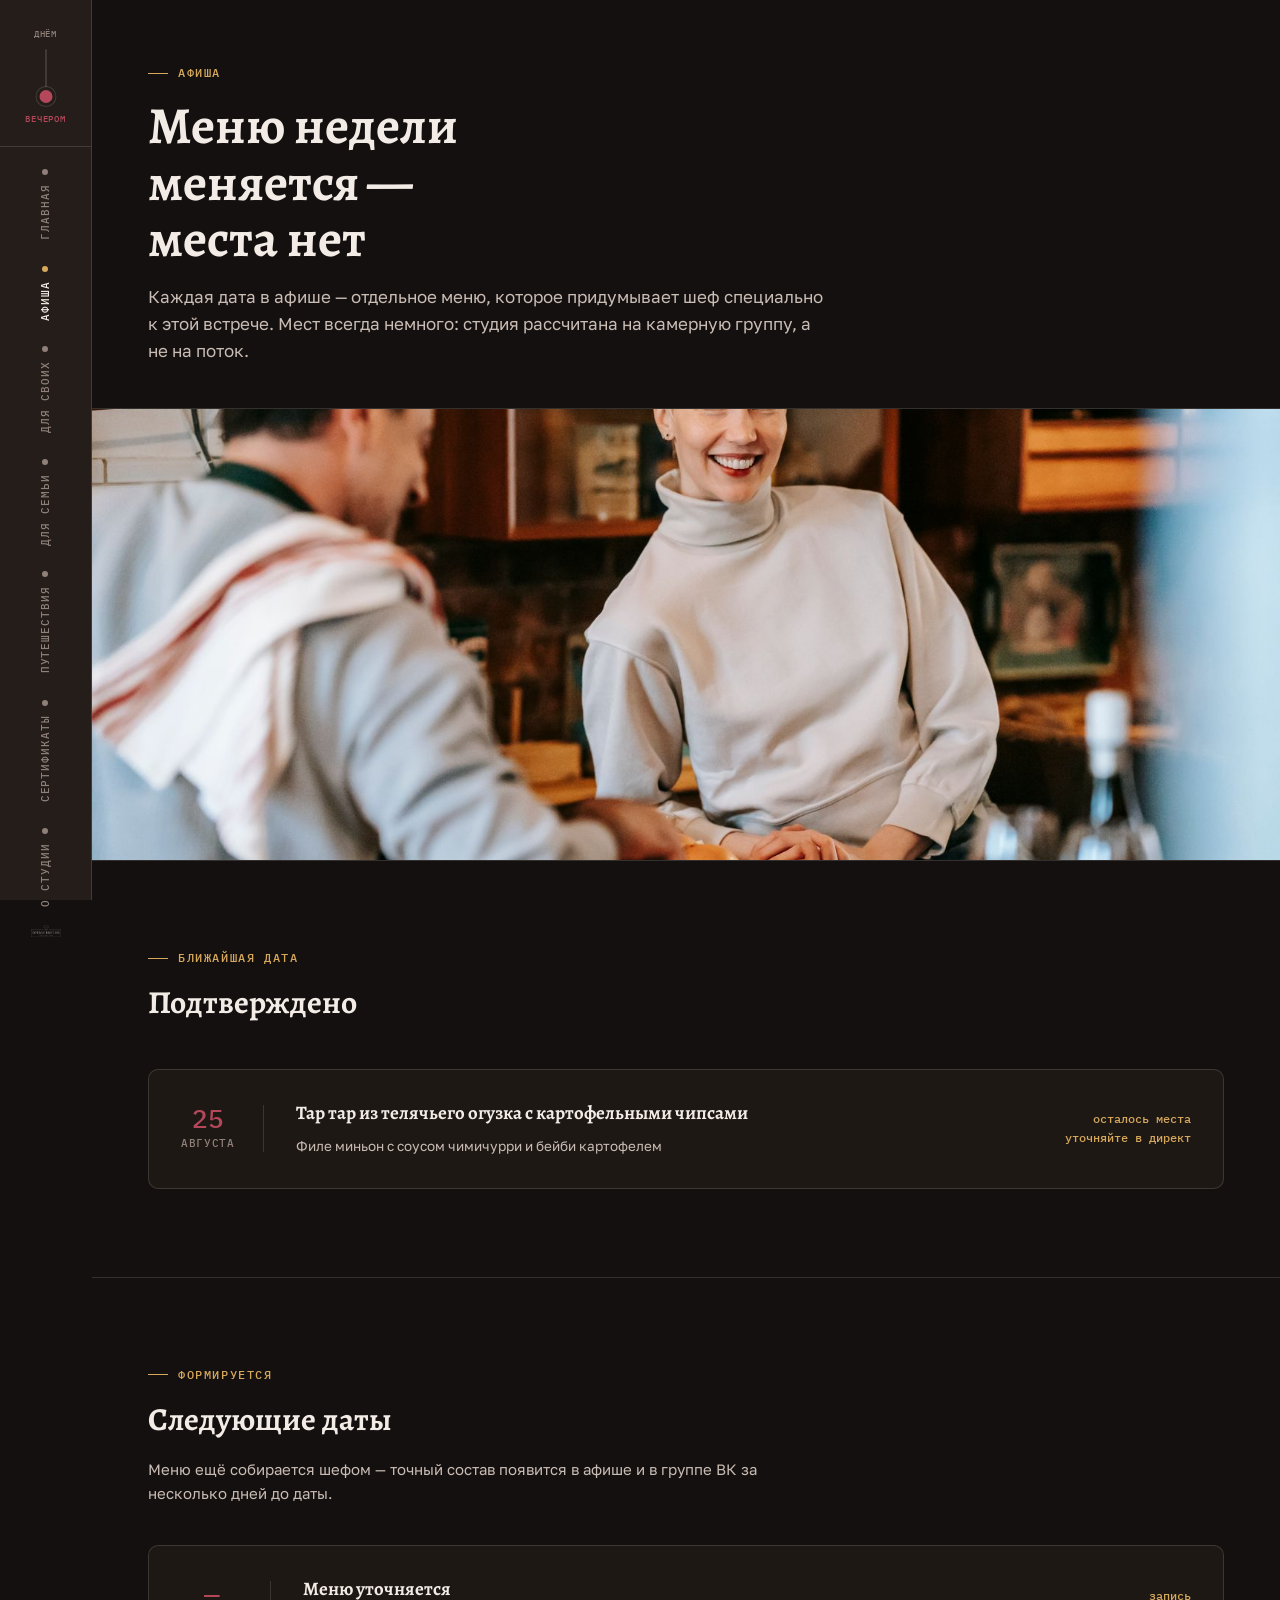
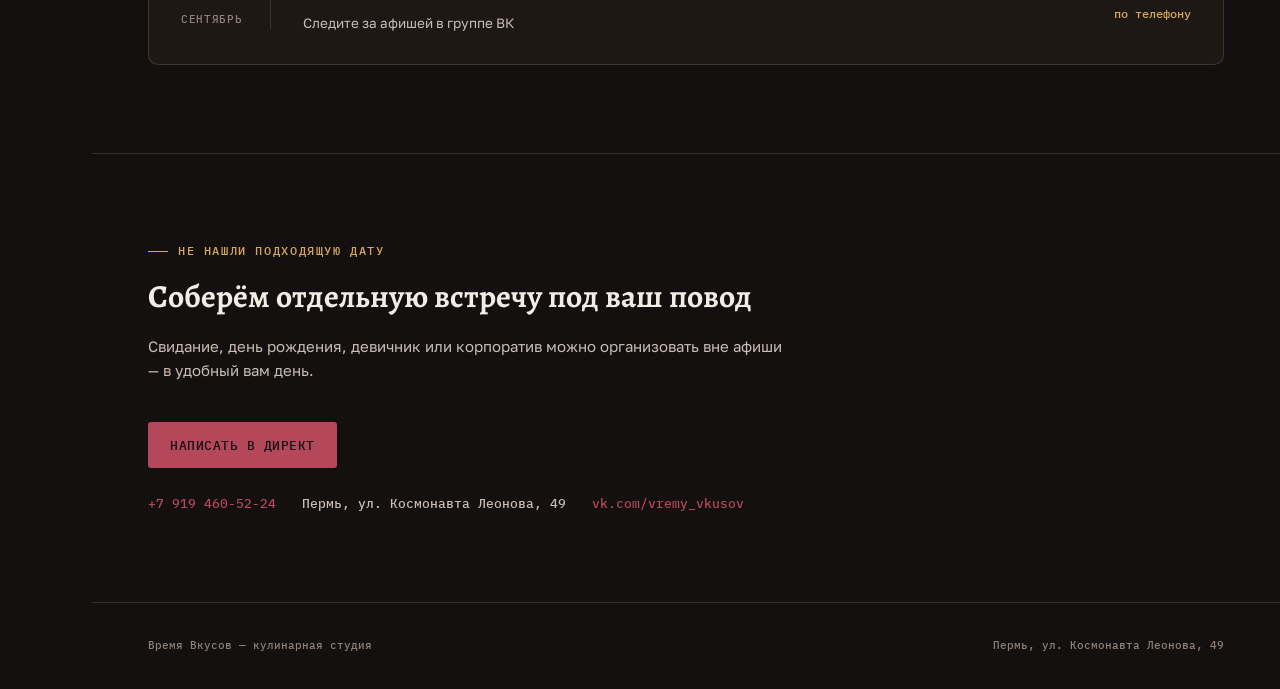
==== afisha.html @ bab9c902 "Первая версия сайта: главная и 6 внутренних страниц Корешок-навигация, переключатель Днём/Вечером на" ====
<!doctype html>
<html lang="ru">
<head>
<meta charset="utf-8">
<meta name="viewport" content="width=device-width, initial-scale=1">
<title>Афиша — Время Вкусов</title>
<script>
(function () {
  try {
    var m = localStorage.getItem('vv-mode');
    if (m !== 'day' && m !== 'evening') {
      var h = new Date().getHours();
      m = (h >= 19 || h < 7) ? 'evening' : 'day';
    }
    if (m === 'evening') document.documentElement.classList.add('evening');
  } catch (e) {}
})();
</script>
<link rel="stylesheet" href="styles.css">
</head>
<body>

  <nav class="spine" aria-label="Основная навигация">
    <div class="light-toggle">
      <button class="end-label" id="labelDay" type="button">Днём</button>
      <div class="light-track">
        <button class="light-thumb" id="lightThumb" aria-pressed="false" aria-label="Переключить освещение сайта"></button>
      </div>
      <button class="end-label" id="labelEve" type="button">Вечером</button>
    </div>
    <ul class="tabs">
      <li class="tab"><a href="index.html"><span class="rivet"></span><span class="lbl">Главная</span></a></li>
      <li class="tab active"><a href="afisha.html"><span class="rivet"></span><span class="lbl">Афиша</span></a></li>
      <li class="tab"><a href="dlya-svoih.html"><span class="rivet"></span><span class="lbl">Для своих</span></a></li>
      <li class="tab"><a href="dlya-semi.html"><span class="rivet"></span><span class="lbl">Для семьи</span></a></li>
      <li class="tab"><a href="puteshestviya.html"><span class="rivet"></span><span class="lbl">Путешествия</span></a></li>
      <li class="tab"><a href="sertifikaty.html"><span class="rivet"></span><span class="lbl">Сертификаты</span></a></li>
      <li class="tab"><a href="o-nas.html"><span class="rivet"></span><span class="lbl">О студии</span></a></li>
    </ul>
    <div class="spine-foot"><a href="index.html"><img src="assets/images/logo.png" alt="Время Вкусов"></a></div>
  </nav>

  <main>
    <div class="page-hero">
      <div class="eyebrow">Афиша</div>
      <h1>Меню недели меняется — места нет</h1>
      <p class="lede">Каждая дата в афише — отдельное меню, которое придумывает шеф специально к этой встрече. Мест всегда немного: студия рассчитана на камерную группу, а не на поток.</p>
    </div>
    <div class="page-banner"><img src="assets/images/afisha-dinner.jpg" alt="Ужин на двоих за столом"></div>

    <section class="section">
      <div class="section-head">
        <div class="eyebrow">Ближайшая дата</div>
        <h2>Подтверждено</h2>
      </div>
      <div class="afisha-card">
        <div class="date-badge"><div class="d">25</div><div class="m">Августа</div></div>
        <div class="menu">
          <h3>Тар тар из телячьего огузка с картофельными чипсами</h3>
          <div class="dish">Филе миньон с соусом чимичурри и бейби картофелем</div>
        </div>
        <div class="seats">осталось места<br>уточняйте в директ</div>
      </div>
    </section>

    <section class="section">
      <div class="section-head">
        <div class="eyebrow">Формируется</div>
        <h2>Следующие даты</h2>
        <p>Меню ещё собирается шефом — точный состав появится в афише и в группе ВК за несколько дней до даты.</p>
      </div>
      <div class="afisha-card">
        <div class="date-badge"><div class="d">—</div><div class="m">Сентябрь</div></div>
        <div class="menu">
          <h3>Меню уточняется</h3>
          <div class="dish">Следите за афишей в группе ВК</div>
        </div>
        <div class="seats">запись<br>по телефону</div>
      </div>
    </section>

    <section class="section" id="trust">
      <div class="section-head">
        <div class="eyebrow">Не нашли подходящую дату</div>
        <h2>Соберём отдельную встречу под ваш повод</h2>
        <p>Свидание, день рождения, девичник или корпоратив можно организовать вне афиши — в удобный вам день.</p>
      </div>
      <a class="cta" href="tel:+79194605224">Написать в директ</a>
      <div class="contact-row">
        <a href="tel:+79194605224">+7 919 460-52-24</a>
        <span>Пермь, ул. Космонавта Леонова, 49</span>
        <a href="https://vk.com/vremy_vkusov">vk.com/vremy_vkusov</a>
      </div>
    </section>
  </main>

  <footer>
    <span>Время Вкусов — кулинарная студия</span>
    <span>Пермь, ул. Космонавта Леонова, 49</span>
  </footer>

  <script src="script.js"></script>
</body>
</html>
---- styles.css ----
@font-face { font-family:'Alegreya'; font-weight:700; font-style:normal; font-display:swap; src:url('assets/fonts/alegreya-700.ttf') format('truetype'); }
@font-face { font-family:'Golos Text'; font-weight:400; font-style:normal; font-display:swap; src:url('assets/fonts/golos-400.ttf') format('truetype'); }
@font-face { font-family:'Golos Text'; font-weight:500; font-style:normal; font-display:swap; src:url('assets/fonts/golos-500.ttf') format('truetype'); }
@font-face { font-family:'IBM Plex Mono'; font-weight:500; font-style:normal; font-display:swap; src:url('assets/fonts/plexmono-500.ttf') format('truetype'); }

:root {
  --bg: #EDE7DA;
  --surface: #F7F3EA;
  --surface-2: #E5DDCC;
  --ink: #241C15;
  --ink-muted: #6B5D4D;
  --ink-faint: #9C8C79;
  --accent: #B23A2E;
  --accent-soft: #B23A2E14;
  --accent-2: #8A6423;
  --line: rgba(36,28,21,0.14);
  --line-strong: rgba(36,28,21,0.30);

  --font-display: 'Alegreya', Cambria, Georgia, serif;
  --font-body: 'Golos Text', 'Segoe UI', Calibri, sans-serif;
  --font-mono: 'IBM Plex Mono', Consolas, 'Courier New', monospace;

  --rail-w: 92px;
  color-scheme: light;
}

html.evening {
  --bg: #14100F;
  --surface: #1E1815;
  --surface-2: #241D19;
  --ink: #F3ECE6;
  --ink-muted: #C9BCB4;
  --ink-faint: #8F8179;
  --accent: #B4485A;
  --accent-soft: #B4485A1c;
  --accent-2: #D6A85C;
  --line: rgba(243,236,230,0.14);
  --line-strong: rgba(243,236,230,0.30);
  color-scheme: dark;
}

* { box-sizing: border-box; }
html, body { margin: 0; padding: 0; }
body {
  background: var(--bg);
  color: var(--ink);
  font-family: var(--font-body);
  line-height: 1.6;
  -webkit-font-smoothing: antialiased;
  transition: background-color .6s ease, color .6s ease;
  padding-left: var(--rail-w);
  overflow-x: hidden;
}
h1, h2, h3 { font-family: var(--font-display); font-weight: 700; margin: 0; text-wrap: balance; }
p { margin: 0; }
a { color: inherit; text-decoration: none; }
img { max-width: 100%; display: block; }

@media (prefers-reduced-motion: reduce) {
  body, .light-thumb, .fade, * { transition-duration: .01ms !important; }
}

/* ===================== SPINE NAV ===================== */
.spine {
  position: fixed; left: 0; top: 0; bottom: 0; width: var(--rail-w);
  background: var(--surface-2); border-right: 1px solid var(--line);
  display: flex; flex-direction: column; align-items: center;
  padding: 26px 0 20px;
  z-index: 50;
  transition: background-color .6s ease, border-color .6s ease;
}

.light-toggle { display: flex; flex-direction: column; align-items: center; gap: 8px; padding-bottom: 20px; margin-bottom: 22px; border-bottom: 1px solid var(--line); width: 100%; transition: border-color .6s ease; }
.light-toggle .end-label { font-family: var(--font-mono); font-size: 9px; letter-spacing: .08em; text-transform: uppercase; color: var(--ink-faint); cursor: pointer; background: none; border: none; padding: 2px; transition: color .3s ease; }
.light-toggle .end-label.active { color: var(--accent); }
.light-track { position: relative; width: 2px; height: 54px; background: var(--line); border-radius: 2px; transition: background-color .6s ease; }
.light-thumb {
  all: unset; cursor: pointer; position: absolute; left: 50%; top: 4px;
  width: 13px; height: 13px; border-radius: 50%;
  background: var(--accent); border: 3px solid var(--surface-2);
  box-shadow: 0 0 0 1px var(--line);
  transform: translate(-50%, 0);
  transition: top .5s cubic-bezier(.4,0,.2,1), background-color .6s ease, border-color .6s ease;
}
html.evening .light-thumb { top: calc(100% - 16px); }
.light-thumb:focus-visible { outline: 2px solid var(--accent-2); outline-offset: 3px; }

.tabs { list-style: none; margin: 0; padding: 0; display: flex; flex-direction: column; gap: 26px; flex: 1; }
.tab a { display: flex; flex-direction: column; align-items: center; gap: 9px; text-decoration: none; }
.tab .rivet { width: 6px; height: 6px; border-radius: 50%; background: var(--ink-faint); transition: background-color .3s ease; }
.tab.active .rivet { background: var(--accent-2); }
.tab .lbl {
  writing-mode: vertical-rl; transform: rotate(180deg);
  font-family: var(--font-mono); font-size: 10.5px; letter-spacing: .09em; text-transform: uppercase;
  color: var(--ink-faint); transition: color .3s ease;
}
.tab.active .lbl { color: var(--ink); }
.tab a:hover .lbl { color: var(--ink); }
.spine-foot a { display: block; }

.spine-foot { margin-top: auto; padding-top: 18px; }
.spine-foot img { width: 30px; height: auto; opacity: .8; }
html.evening .spine-foot img { filter: invert(1); }

@media (max-width: 760px) {
  :root { --rail-w: 56px; }
  .tab .lbl { font-size: 9px; }
  .light-toggle .end-label { font-size: 7.5px; }
}

/* ===================== SECTIONS ===================== */
.eyebrow { font-family: var(--font-mono); font-size: 11.5px; letter-spacing: .14em; text-transform: uppercase; color: var(--accent-2); display: flex; align-items: center; gap: 10px; transition: color .6s ease; }
.eyebrow::before { content:""; width: 20px; height: 1px; background: var(--accent-2); transition: background-color .6s ease; }

/* Hero */
.hero { display: grid; grid-template-columns: 1.15fr 0.85fr; min-height: 92vh; border-bottom: 1px solid var(--line); }
.hero-media { position: relative; overflow: hidden; background: var(--surface-2); min-width: 0; }
.hero-media img { width: 100%; height: 100%; object-fit: cover; }
.hero-copy { display: flex; flex-direction: column; justify-content: center; padding: 60px 56px; gap: 20px; min-width: 0; }
.hero-copy > * { min-width: 0; max-width: 100%; overflow-wrap: break-word; }
.hero-copy .stamp { font-family: var(--font-mono); font-size: 13px; letter-spacing: .04em; color: var(--accent); }
.hero-copy h1 { font-size: clamp(32px, 3.6vw, 50px); line-height: 1.08; max-width: 12ch; }
.hero-copy .sub { font-size: 16.5px; color: var(--ink-muted); max-width: 42ch; }
.hero-copy .proof-row { display: flex; gap: 22px; flex-wrap: wrap; font-family: var(--font-mono); font-size: 12px; color: var(--ink-faint); margin-top: 6px; }
.hero-copy .proof-row b { color: var(--ink); font-weight: 500; }
.cta {
  display: inline-flex; align-items: center; gap: 10px; width: fit-content;
  font-family: var(--font-mono); font-size: 12.5px; letter-spacing: .04em; text-transform: uppercase;
  color: var(--bg); background: var(--accent); padding: 13px 22px; border-radius: 3px;
  transition: background-color .2s ease, transform .15s ease;
}
.cta:hover { transform: translateY(-1px); }
.cta.ghost { background: none; color: var(--ink); border: 1px solid var(--line-strong); }
@media (max-width: 860px) { .hero { grid-template-columns: 1fr; min-height: auto; } .hero-media { height: 46vh; } .hero-copy { padding: 40px 26px; } }

/* Afisha preview */
.section { padding: 88px 56px; border-bottom: 1px solid var(--line); }
.section-head { margin-bottom: 40px; max-width: 640px; }
.section-head h2 { font-size: clamp(24px, 3vw, 32px); margin-top: 10px; }
.section-head p { color: var(--ink-muted); font-size: 15px; margin-top: 12px; }

.afisha-card { display: grid; grid-template-columns: auto 1fr auto; gap: 32px; align-items: center; background: var(--surface); border: 1px solid var(--line); border-radius: 10px; padding: 28px 32px; }
.afisha-card .date-badge { font-family: var(--font-mono); text-align: center; border-right: 1px solid var(--line); padding-right: 28px; }
.afisha-card .date-badge .d { font-size: 26px; color: var(--accent); line-height: 1; }
.afisha-card .date-badge .m { font-size: 11px; color: var(--ink-faint); text-transform: uppercase; letter-spacing: .06em; margin-top: 4px; }
.afisha-card .menu { min-width: 0; }
.afisha-card .menu h3 { font-size: 19px; margin-bottom: 8px; }
.afisha-card .menu .dish { font-size: 13.5px; color: var(--ink-muted); margin: 2px 0; }
.afisha-card .seats { font-family: var(--font-mono); font-size: 11.5px; color: var(--accent-2); text-align: right; white-space: nowrap; }
.afisha-link { display: block; margin-top: 22px; font-family: var(--font-mono); font-size: 12px; color: var(--ink-muted); }
@media (max-width: 700px) { .afisha-card { grid-template-columns: 1fr; text-align: left; } .afisha-card .date-badge { border-right: none; border-bottom: 1px solid var(--line); padding: 0 0 16px; } .afisha-card .seats { text-align: left; } }

/* Occasion split */
.split { display: grid; grid-template-columns: 1fr 1fr; gap: 1px; background: var(--line); border: 1px solid var(--line); border-radius: 10px; overflow: hidden; }
.split-card { background: var(--surface); padding: 34px 32px; display: flex; flex-direction: column; gap: 16px; min-width: 0; }
.split-card .kicker { font-family: var(--font-mono); font-size: 11px; letter-spacing: .07em; text-transform: uppercase; color: var(--ink-faint); }
.split-card h3 { font-size: 24px; }
.split-card ul { list-style: none; margin: 0; padding: 0; display: flex; flex-direction: column; gap: 9px; }
.split-card li { font-size: 14px; color: var(--ink-muted); padding-left: 16px; position: relative; }
.split-card li::before { content:"—"; position: absolute; left: 0; color: var(--accent-2); }
@media (max-width: 700px) { .split { grid-template-columns: 1fr; } }

/* Flagship (yacht) */
.flagship { position: relative; padding: 0; border-bottom: 1px solid var(--line); display: grid; grid-template-columns: 1fr; min-height: 86vh; }
.flagship img { position: absolute; inset: 0; width: 100%; height: 100%; object-fit: cover; }
.flagship-overlay { position: relative; z-index: 1; display: flex; align-items: flex-end; min-height: 86vh; background: linear-gradient(0deg, rgba(0,0,0,.72) 0%, rgba(0,0,0,.15) 55%, rgba(0,0,0,0) 100%); }
.flagship-copy { padding: 60px 56px; color: #F3ECE6; max-width: 620px; }
.flagship-copy .eyebrow { color: #E3B15C; }
.flagship-copy .eyebrow::before { background: #E3B15C; }
.flagship-copy h2 { color: #F3ECE6; font-size: clamp(26px,3.4vw,38px); margin: 14px 0 16px; }
.flagship-copy .dish { font-size: 14px; color: #D8CFC7; margin: 3px 0; }
.flagship-copy .price-row { display: flex; gap: 22px; align-items: center; margin-top: 20px; font-family: var(--font-mono); }
.flagship-copy .price { font-size: 20px; color: #F3ECE6; }
.flagship-copy .incl { font-size: 11.5px; color: #B8ADA5; text-transform: uppercase; letter-spacing: .05em; }

/* Trust */
.trust-grid { display: grid; grid-template-columns: repeat(3, 1fr); gap: 1px; background: var(--line); border: 1px solid var(--line); border-radius: 10px; overflow: hidden; margin-bottom: 32px; }
.trust-stat { background: var(--surface); padding: 24px 22px; }
.trust-stat .n { font-family: var(--font-display); font-size: 28px; }
.trust-stat .l { font-family: var(--font-mono); font-size: 11.5px; color: var(--ink-faint); margin-top: 4px; }
.contact-row { display: flex; flex-wrap: wrap; gap: 26px; font-family: var(--font-mono); font-size: 13px; color: var(--ink-muted); margin-top: 26px; }
.contact-row a { color: var(--accent); }
@media (max-width: 700px) { .trust-grid { grid-template-columns: 1fr; } }

footer { padding: 34px 56px; font-family: var(--font-mono); font-size: 11px; color: var(--ink-faint); display: flex; justify-content: space-between; flex-wrap: wrap; gap: 10px; }
@media (max-width: 700px) { .section { padding: 56px 24px; } footer { padding: 24px; } }

/* ===================== INNER PAGES ===================== */
.page-hero { padding: 64px 56px 0; max-width: 1100px; }
.page-hero h1 { font-size: clamp(32px, 5vw, 52px); line-height: 1.08; margin: 16px 0 16px; max-width: 16ch; }
.page-hero .lede { font-size: 17px; color: var(--ink-muted); max-width: 62ch; }
.page-banner { margin-top: 44px; aspect-ratio: 21 / 8; overflow: hidden; border-top: 1px solid var(--line); border-bottom: 1px solid var(--line); }
.page-banner img { width: 100%; height: 100%; object-fit: cover; }
@media (max-width: 760px) { .page-hero { padding: 48px 24px 0; } .page-banner { aspect-ratio: 4 / 5; margin-top: 32px; } }

.prog-list-lg .prog { padding: 26px 0; display: grid; grid-template-columns: 200px 1fr; gap: 24px; }
.prog-list-lg .prog .name { font-size: 19px; margin-bottom: 6px; }
.prog-list-lg .prog .desc { font-size: 14.5px; }
.prog-list-lg .prog .tag { font-family: var(--font-mono); font-size: 10.5px; letter-spacing: .06em; text-transform: uppercase; color: var(--accent-2); }
@media (max-width: 640px) { .prog-list-lg .prog { grid-template-columns: 1fr; gap: 6px; } }

.tiers { display: grid; grid-template-columns: repeat(3, 1fr); gap: 1px; background: var(--line); border: 1px solid var(--line); border-radius: 10px; overflow: hidden; }
.tier { background: var(--surface); padding: 30px 26px; }
.tier .amount { font-family: var(--font-display); font-size: 28px; margin-bottom: 8px; }
.tier .occasion { font-family: var(--font-mono); font-size: 10.5px; letter-spacing: .06em; text-transform: uppercase; color: var(--accent-2); margin-bottom: 12px; }
.tier p { font-size: 13.5px; color: var(--ink-muted); margin: 0; }
@media (max-width: 700px) { .tiers { grid-template-columns: 1fr; } }

.bio { max-width: 640px; }
.bio p { font-size: 16px; color: var(--ink-muted); margin-bottom: 18px; }
.bio .signoff { font-family: var(--font-display); font-size: 20px; color: var(--ink); margin-top: 8px; }

.roadmap-note { display: flex; align-items: baseline; gap: 14px; padding: 18px 0; border-top: 1px solid var(--line); }
.roadmap-note:first-child { border-top: none; }
.roadmap-note .when { font-family: var(--font-mono); font-size: 11.5px; color: var(--ink-faint); white-space: nowrap; text-transform: uppercase; letter-spacing: .05em; }
.roadmap-note .what { font-size: 14.5px; color: var(--ink-muted); }
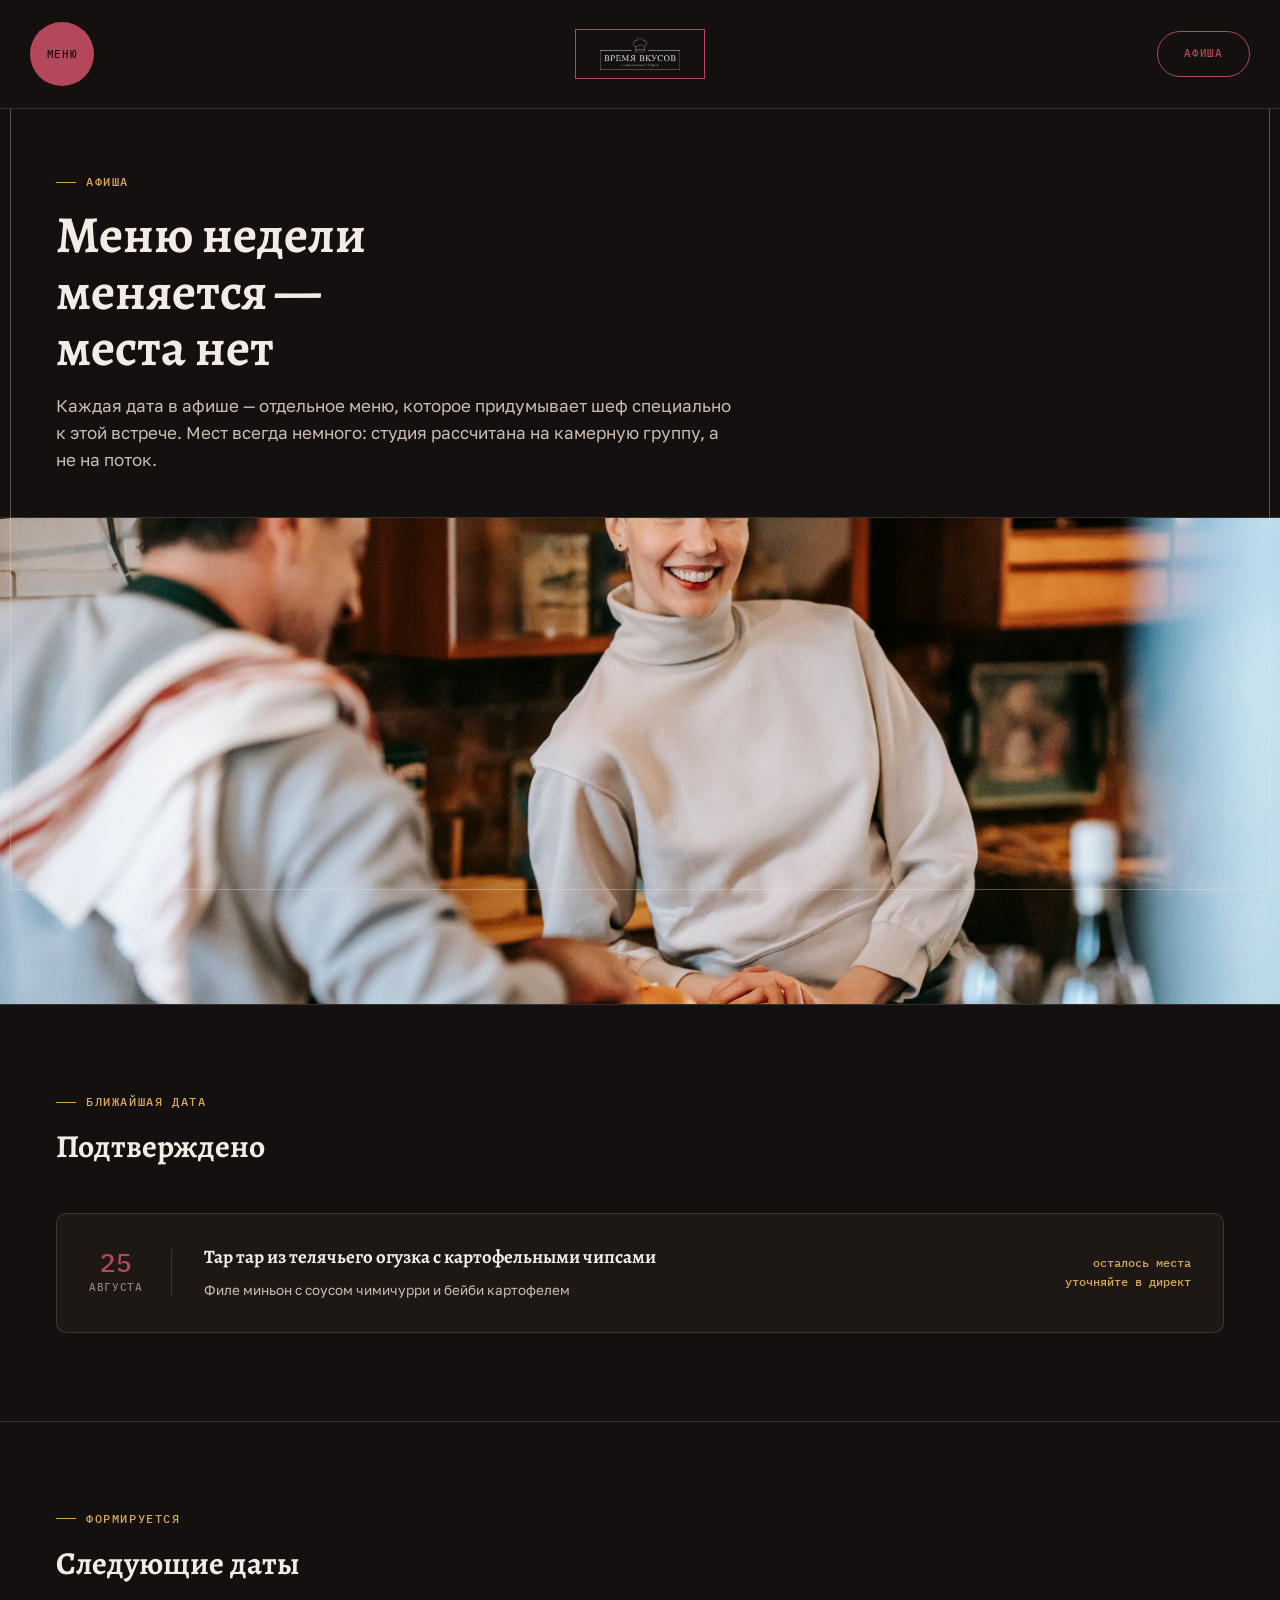
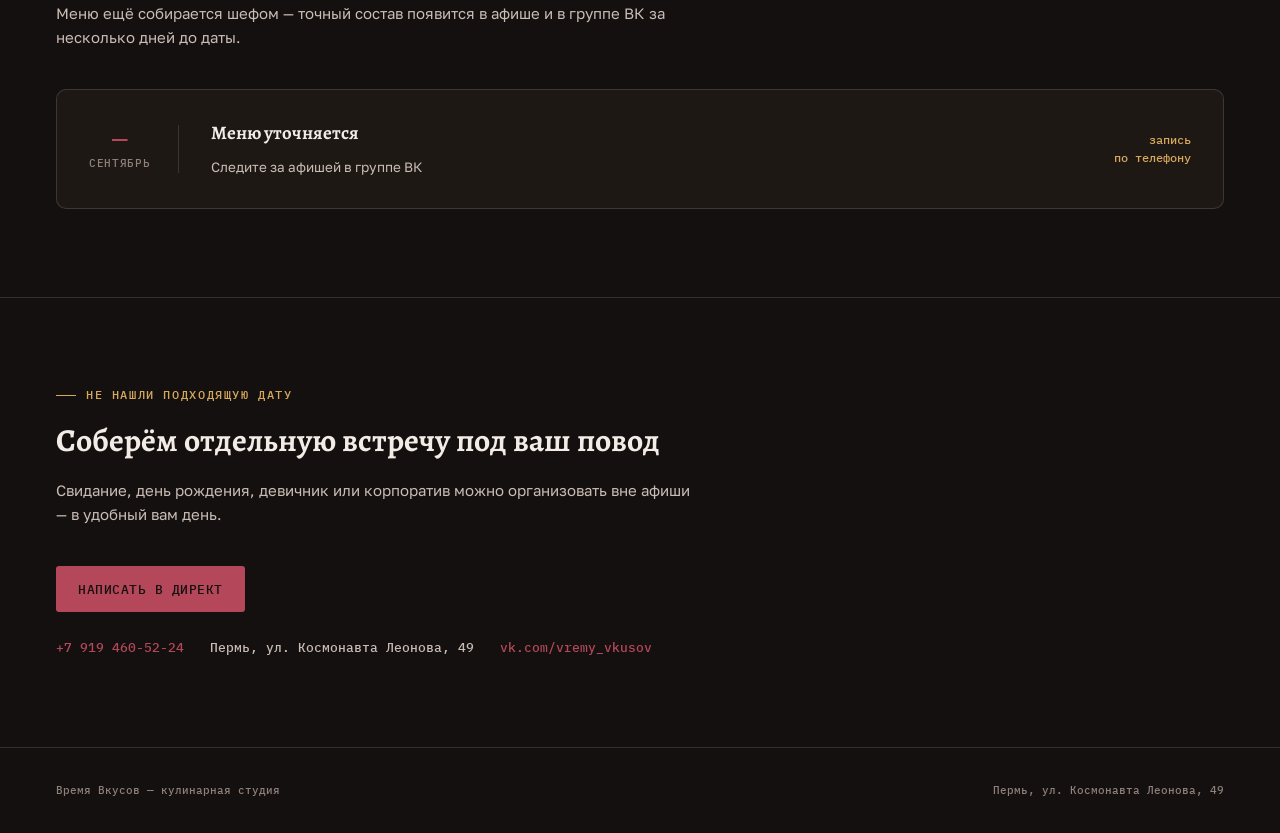
==== commit 6af53bd3: "Новая навигация: верхняя панель + полноэкранное меню Структура подсмотрена у Da Maria Roma (круглый " ====
--- a/afisha.html
+++ b/afisha.html
@@ -20,25 +20,42 @@
 </head>
 <body>
 
-  <nav class="spine" aria-label="Основная навигация">
-    <div class="light-toggle">
-      <button class="end-label" id="labelDay" type="button">Днём</button>
-      <div class="light-track">
-        <button class="light-thumb" id="lightThumb" aria-pressed="false" aria-label="Переключить освещение сайта"></button>
+  <header class="topbar">
+    <div class="topbar-left">
+      <button class="menu-badge" id="menuToggle" aria-expanded="false" aria-controls="navOverlay" aria-label="Открыть меню">Меню</button>
+    </div>
+    <a class="logo-box" href="index.html"><img src="assets/images/logo.png" alt="Время Вкусов"></a>
+    <div class="topbar-right"><a class="cta-oval" href="afisha.html">Афиша</a></div>
+  </header>
+
+  <div class="page-frame"></div>
+
+  <div class="nav-overlay" id="navOverlay">
+    <button class="nav-overlay-close" id="menuClose" aria-label="Закрыть меню">Закрыть</button>
+    <ul class="overlay-links">
+      <li><a href="index.html"><span class="num">01</span>Главная</a></li>
+      <li><a href="afisha.html" class="active"><span class="num">02</span>Афиша</a></li>
+      <li><a href="dlya-svoih.html"><span class="num">03</span>Для своих</a></li>
+      <li><a href="dlya-semi.html"><span class="num">04</span>Для семьи</a></li>
+      <li><a href="puteshestviya.html"><span class="num">05</span>Путешествия</a></li>
+      <li><a href="sertifikaty.html"><span class="num">06</span>Сертификаты</a></li>
+      <li><a href="o-nas.html"><span class="num">07</span>О студии</a></li>
+    </ul>
+    <div class="overlay-foot">
+      <div class="light-toggle">
+        <button class="end-label" id="labelDay" type="button">Днём</button>
+        <div class="light-track">
+          <button class="light-thumb" id="lightThumb" aria-pressed="false" aria-label="Переключить освещение сайта"></button>
+        </div>
+        <button class="end-label" id="labelEve" type="button">Вечером</button>
       </div>
-      <button class="end-label" id="labelEve" type="button">Вечером</button>
+      <div class="overlay-contact">
+        <a href="tel:+79194605224">+7 919 460-52-24</a>
+        <span>Пермь, ул. Космонавта Леонова, 49</span>
+        <a href="https://vk.com/vremy_vkusov">vk.com/vremy_vkusov</a>
+      </div>
     </div>
-    <ul class="tabs">
-      <li class="tab"><a href="index.html"><span class="rivet"></span><span class="lbl">Главная</span></a></li>
-      <li class="tab active"><a href="afisha.html"><span class="rivet"></span><span class="lbl">Афиша</span></a></li>
-      <li class="tab"><a href="dlya-svoih.html"><span class="rivet"></span><span class="lbl">Для своих</span></a></li>
-      <li class="tab"><a href="dlya-semi.html"><span class="rivet"></span><span class="lbl">Для семьи</span></a></li>
-      <li class="tab"><a href="puteshestviya.html"><span class="rivet"></span><span class="lbl">Путешествия</span></a></li>
-      <li class="tab"><a href="sertifikaty.html"><span class="rivet"></span><span class="lbl">Сертификаты</span></a></li>
-      <li class="tab"><a href="o-nas.html"><span class="rivet"></span><span class="lbl">О студии</span></a></li>
-    </ul>
-    <div class="spine-foot"><a href="index.html"><img src="assets/images/logo.png" alt="Время Вкусов"></a></div>
-  </nav>
+  </div>
 
   <main>
     <div class="page-hero">
--- a/styles.css
+++ b/styles.css
@@ -20,7 +20,6 @@
   --font-body: 'Golos Text', 'Segoe UI', Calibri, sans-serif;
   --font-mono: 'IBM Plex Mono', Consolas, 'Courier New', monospace;
 
-  --rail-w: 92px;
   color-scheme: light;
 }
 
@@ -48,7 +47,6 @@
   line-height: 1.6;
   -webkit-font-smoothing: antialiased;
   transition: background-color .6s ease, color .6s ease;
-  padding-left: var(--rail-w);
   overflow-x: hidden;
 }
 h1, h2, h3 { font-family: var(--font-display); font-weight: 700; margin: 0; text-wrap: balance; }
@@ -60,53 +58,129 @@
   body, .light-thumb, .fade, * { transition-duration: .01ms !important; }
 }
 
-/* ===================== SPINE NAV ===================== */
-.spine {
-  position: fixed; left: 0; top: 0; bottom: 0; width: var(--rail-w);
-  background: var(--surface-2); border-right: 1px solid var(--line);
-  display: flex; flex-direction: column; align-items: center;
-  padding: 26px 0 20px;
-  z-index: 50;
+/* ===================== TOPBAR + OVERLAY MENU ===================== */
+.page-frame {
+  position: fixed; inset: 10px; z-index: 30;
+  border: 1px solid var(--line-strong);
+  pointer-events: none;
+  transition: border-color .6s ease;
+}
+@media (max-width: 640px) { .page-frame { inset: 6px; } }
+
+.topbar {
+  position: sticky; top: 0; z-index: 40;
+  display: grid; grid-template-columns: 1fr auto 1fr; align-items: center; gap: 16px;
+  padding: 22px 30px;
+  background: var(--bg);
+  border-bottom: 1px solid var(--line);
   transition: background-color .6s ease, border-color .6s ease;
 }
-
-.light-toggle { display: flex; flex-direction: column; align-items: center; gap: 8px; padding-bottom: 20px; margin-bottom: 22px; border-bottom: 1px solid var(--line); width: 100%; transition: border-color .6s ease; }
-.light-toggle .end-label { font-family: var(--font-mono); font-size: 9px; letter-spacing: .08em; text-transform: uppercase; color: var(--ink-faint); cursor: pointer; background: none; border: none; padding: 2px; transition: color .3s ease; }
+.topbar-right { display: flex; justify-content: flex-end; }
+
+.menu-badge {
+  all: unset; cursor: pointer; box-sizing: border-box;
+  width: 64px; height: 64px; border-radius: 50%;
+  background: var(--accent); color: var(--bg);
+  display: flex; align-items: center; justify-content: center;
+  font-family: var(--font-mono); font-size: 10.5px; letter-spacing: .07em; text-transform: uppercase;
+  transition: background-color .6s ease, color .6s ease;
+}
+.menu-badge:focus-visible { outline: 2px solid var(--accent-2); outline-offset: 3px; }
+
+.logo-box {
+  border: 1px solid var(--accent); padding: 8px 24px; display: flex; align-items: center;
+  transition: border-color .6s ease;
+}
+.logo-box img { height: 32px; width: auto; }
+html.evening .logo-box img { filter: invert(1); }
+
+.cta-oval {
+  border: 1px solid var(--accent); border-radius: 999px; padding: 13px 26px;
+  font-family: var(--font-mono); font-size: 11px; letter-spacing: .07em; text-transform: uppercase;
+  color: var(--accent); white-space: nowrap;
+  transition: border-color .6s ease, color .2s ease, background-color .2s ease;
+}
+.cta-oval:hover { background: var(--accent); color: var(--bg); }
+
+@media (max-width: 640px) {
+  .topbar { padding: 14px 16px; }
+  .menu-badge { width: 50px; height: 50px; font-size: 8.5px; }
+  .logo-box { padding: 6px 12px; }
+  .logo-box img { height: 24px; }
+  .cta-oval { padding: 9px 14px; font-size: 9px; }
+}
+
+.nav-overlay {
+  position: fixed; inset: 0; z-index: 100;
+  background: var(--bg);
+  display: flex; flex-direction: column;
+  padding: 110px 8vw 40px;
+  transform: translateY(-100%);
+  transition: transform .55s cubic-bezier(.65,0,.35,1), background-color .6s ease;
+  overflow-y: auto;
+}
+.nav-overlay.open { transform: translateY(0); }
+@media (prefers-reduced-motion: reduce) { .nav-overlay { transition: none; } }
+
+.nav-overlay-close {
+  all: unset; cursor: pointer; box-sizing: border-box;
+  position: absolute; top: 22px; right: 30px;
+  width: 64px; height: 64px; border-radius: 50%;
+  border: 1px solid var(--accent); color: var(--accent);
+  display: flex; align-items: center; justify-content: center;
+  font-family: var(--font-mono); font-size: 10px; letter-spacing: .06em; text-transform: uppercase;
+  transition: border-color .6s ease, color .6s ease;
+}
+
+.overlay-links { list-style: none; margin: 0; padding: 0; display: flex; flex-direction: column; }
+.overlay-links li { border-top: 1px solid var(--line); transition: border-color .6s ease; }
+.overlay-links li:first-child { border-top: none; }
+.overlay-links a {
+  display: flex; align-items: baseline; gap: 24px; padding: 16px 0;
+  font-family: var(--font-display); font-weight: 700; text-transform: uppercase; letter-spacing: -0.01em;
+  font-size: clamp(28px, 5.4vw, 54px); line-height: 1.1;
+  color: var(--ink-faint);
+  transition: color .2s ease;
+}
+.overlay-links .num { font-family: var(--font-mono); font-size: 13px; letter-spacing: .04em; color: var(--accent-2); font-weight: 400; text-transform: none; }
+.overlay-links a:hover, .overlay-links a.active { color: var(--ink); }
+.overlay-links a.active .num { color: var(--accent); }
+
+.overlay-foot { margin-top: auto; padding-top: 40px; display: flex; justify-content: space-between; align-items: flex-end; flex-wrap: wrap; gap: 26px; }
+.overlay-contact { font-family: var(--font-mono); font-size: 12.5px; color: var(--ink-muted); display: flex; flex-direction: column; gap: 6px; text-align: right; }
+.overlay-contact a { color: var(--accent); }
+
+.light-toggle { display: flex; align-items: center; gap: 14px; }
+.light-toggle .end-label { font-family: var(--font-mono); font-size: 10.5px; letter-spacing: .06em; text-transform: uppercase; color: var(--ink-faint); cursor: pointer; background: none; border: none; padding: 2px; transition: color .3s ease; }
 .light-toggle .end-label.active { color: var(--accent); }
-.light-track { position: relative; width: 2px; height: 54px; background: var(--line); border-radius: 2px; transition: background-color .6s ease; }
+.light-track { position: relative; width: 56px; height: 2px; background: var(--line); border-radius: 2px; transition: background-color .6s ease; }
 .light-thumb {
-  all: unset; cursor: pointer; position: absolute; left: 50%; top: 4px;
+  all: unset; cursor: pointer; position: absolute; top: 50%; left: 2px;
   width: 13px; height: 13px; border-radius: 50%;
-  background: var(--accent); border: 3px solid var(--surface-2);
+  background: var(--accent); border: 3px solid var(--bg);
   box-shadow: 0 0 0 1px var(--line);
-  transform: translate(-50%, 0);
-  transition: top .5s cubic-bezier(.4,0,.2,1), background-color .6s ease, border-color .6s ease;
-}
-html.evening .light-thumb { top: calc(100% - 16px); }
+  transform: translate(0, -50%);
+  transition: left .5s cubic-bezier(.4,0,.2,1), background-color .6s ease, border-color .6s ease;
+}
+html.evening .light-thumb { left: calc(100% - 16px); }
 .light-thumb:focus-visible { outline: 2px solid var(--accent-2); outline-offset: 3px; }
 
-.tabs { list-style: none; margin: 0; padding: 0; display: flex; flex-direction: column; gap: 26px; flex: 1; }
-.tab a { display: flex; flex-direction: column; align-items: center; gap: 9px; text-decoration: none; }
-.tab .rivet { width: 6px; height: 6px; border-radius: 50%; background: var(--ink-faint); transition: background-color .3s ease; }
-.tab.active .rivet { background: var(--accent-2); }
-.tab .lbl {
-  writing-mode: vertical-rl; transform: rotate(180deg);
-  font-family: var(--font-mono); font-size: 10.5px; letter-spacing: .09em; text-transform: uppercase;
-  color: var(--ink-faint); transition: color .3s ease;
-}
-.tab.active .lbl { color: var(--ink); }
-.tab a:hover .lbl { color: var(--ink); }
-.spine-foot a { display: block; }
-
-.spine-foot { margin-top: auto; padding-top: 18px; }
-.spine-foot img { width: 30px; height: auto; opacity: .8; }
-html.evening .spine-foot img { filter: invert(1); }
-
-@media (max-width: 760px) {
-  :root { --rail-w: 56px; }
-  .tab .lbl { font-size: 9px; }
-  .light-toggle .end-label { font-size: 7.5px; }
-}
+@media (max-width: 640px) {
+  .nav-overlay { padding: 90px 6vw 30px; }
+  .overlay-foot { flex-direction: column; align-items: flex-start; }
+  .overlay-contact { text-align: left; }
+}
+
+/* Stamp badge */
+.stamp-badge {
+  position: absolute; top: 22px; right: 22px; z-index: 2;
+  width: 118px; height: 118px; border-radius: 50%;
+  background: var(--surface); border: 1px solid var(--accent);
+  display: flex; align-items: center; justify-content: center; text-align: center;
+  transform: rotate(-9deg);
+  padding: 14px;
+}
+.stamp-badge .inner { font-family: var(--font-mono); font-size: 9.5px; letter-spacing: .04em; text-transform: uppercase; color: var(--accent); line-height: 1.55; }
 
 /* ===================== SECTIONS ===================== */
 .eyebrow { font-family: var(--font-mono); font-size: 11.5px; letter-spacing: .14em; text-transform: uppercase; color: var(--accent-2); display: flex; align-items: center; gap: 10px; transition: color .6s ease; }
